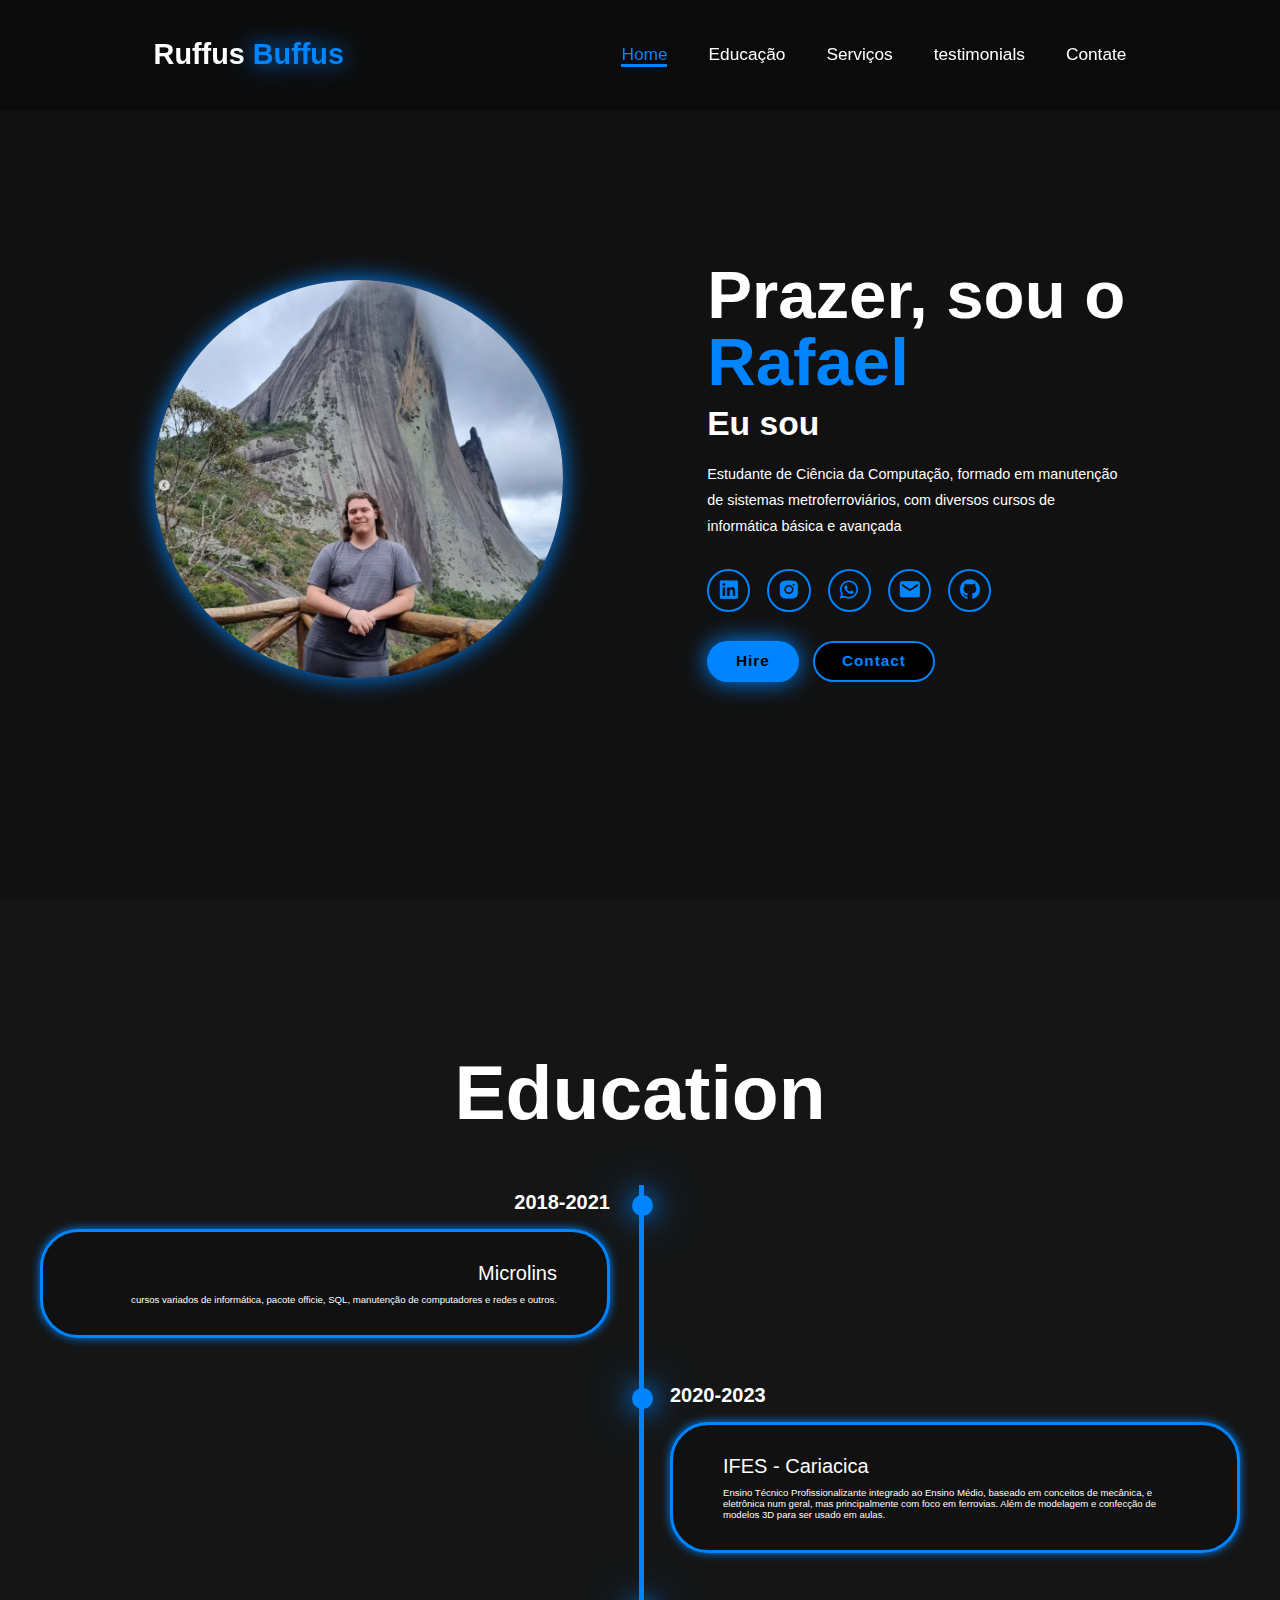
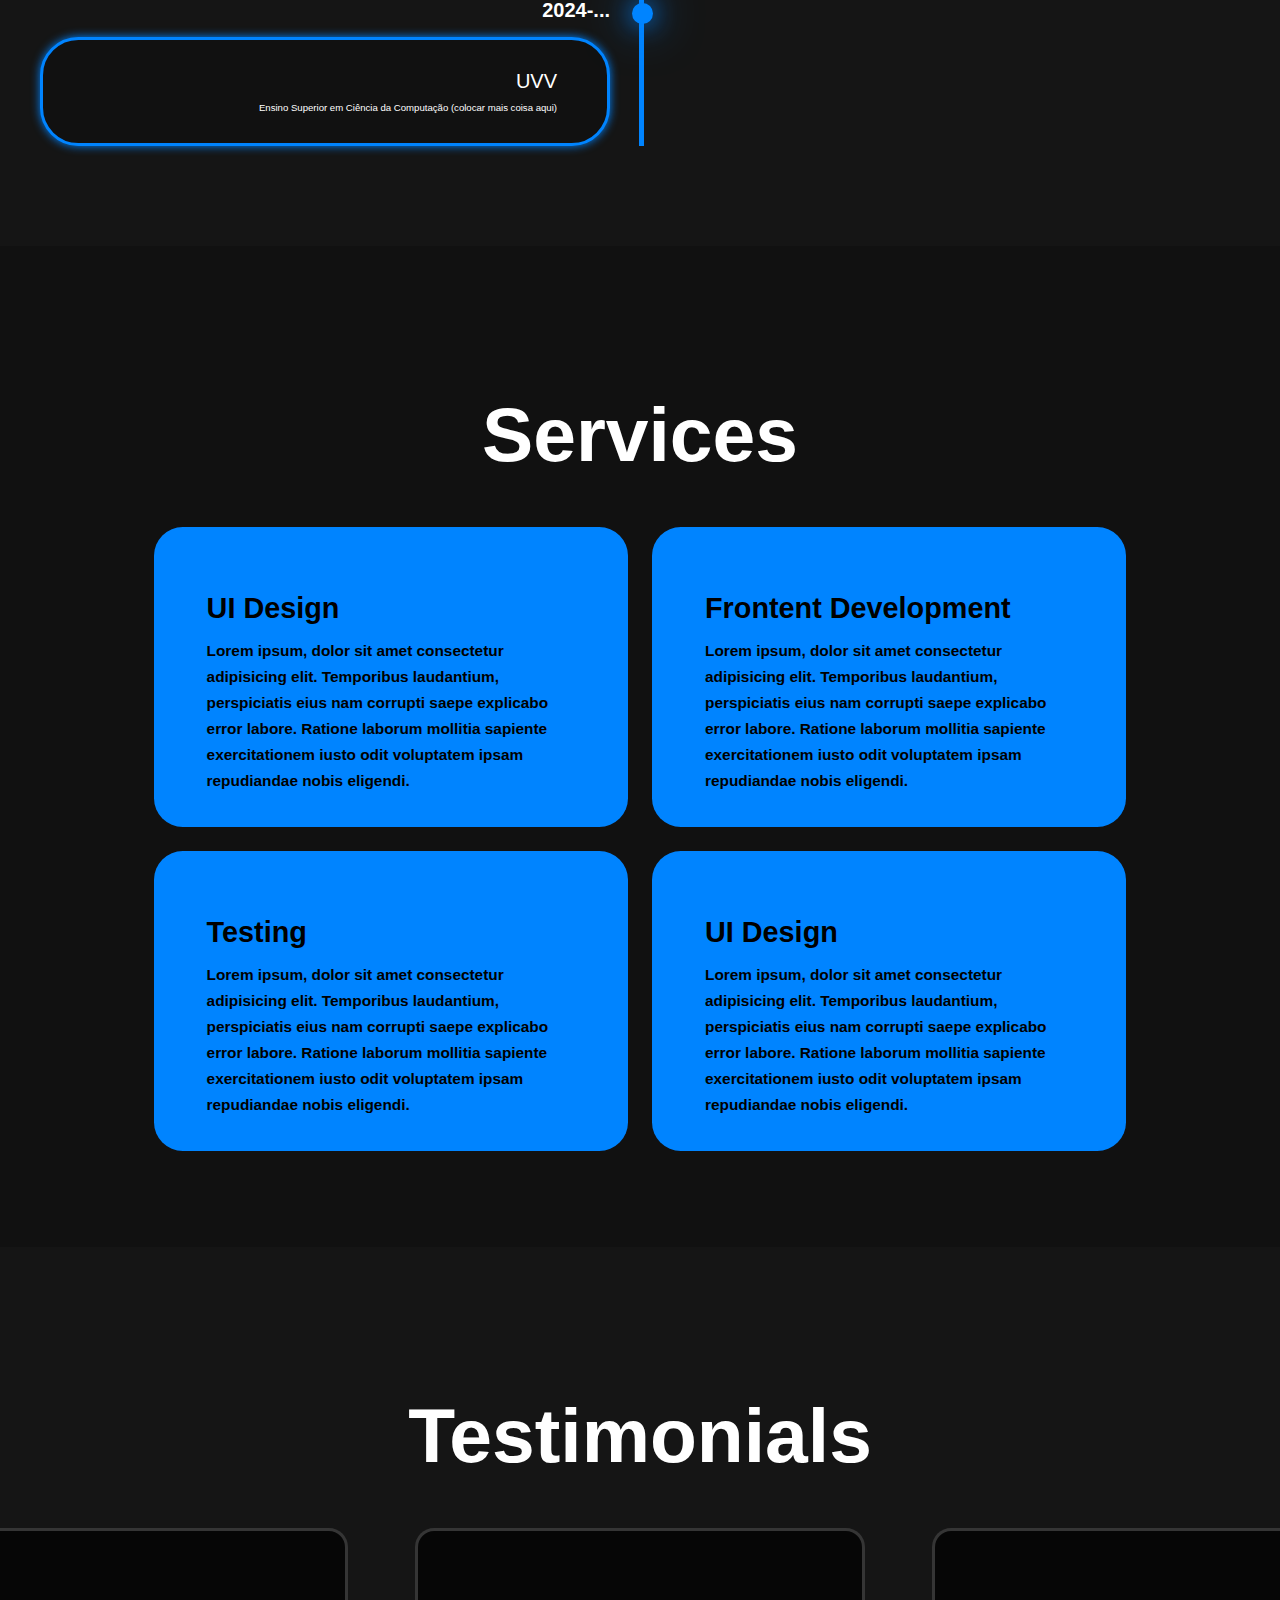
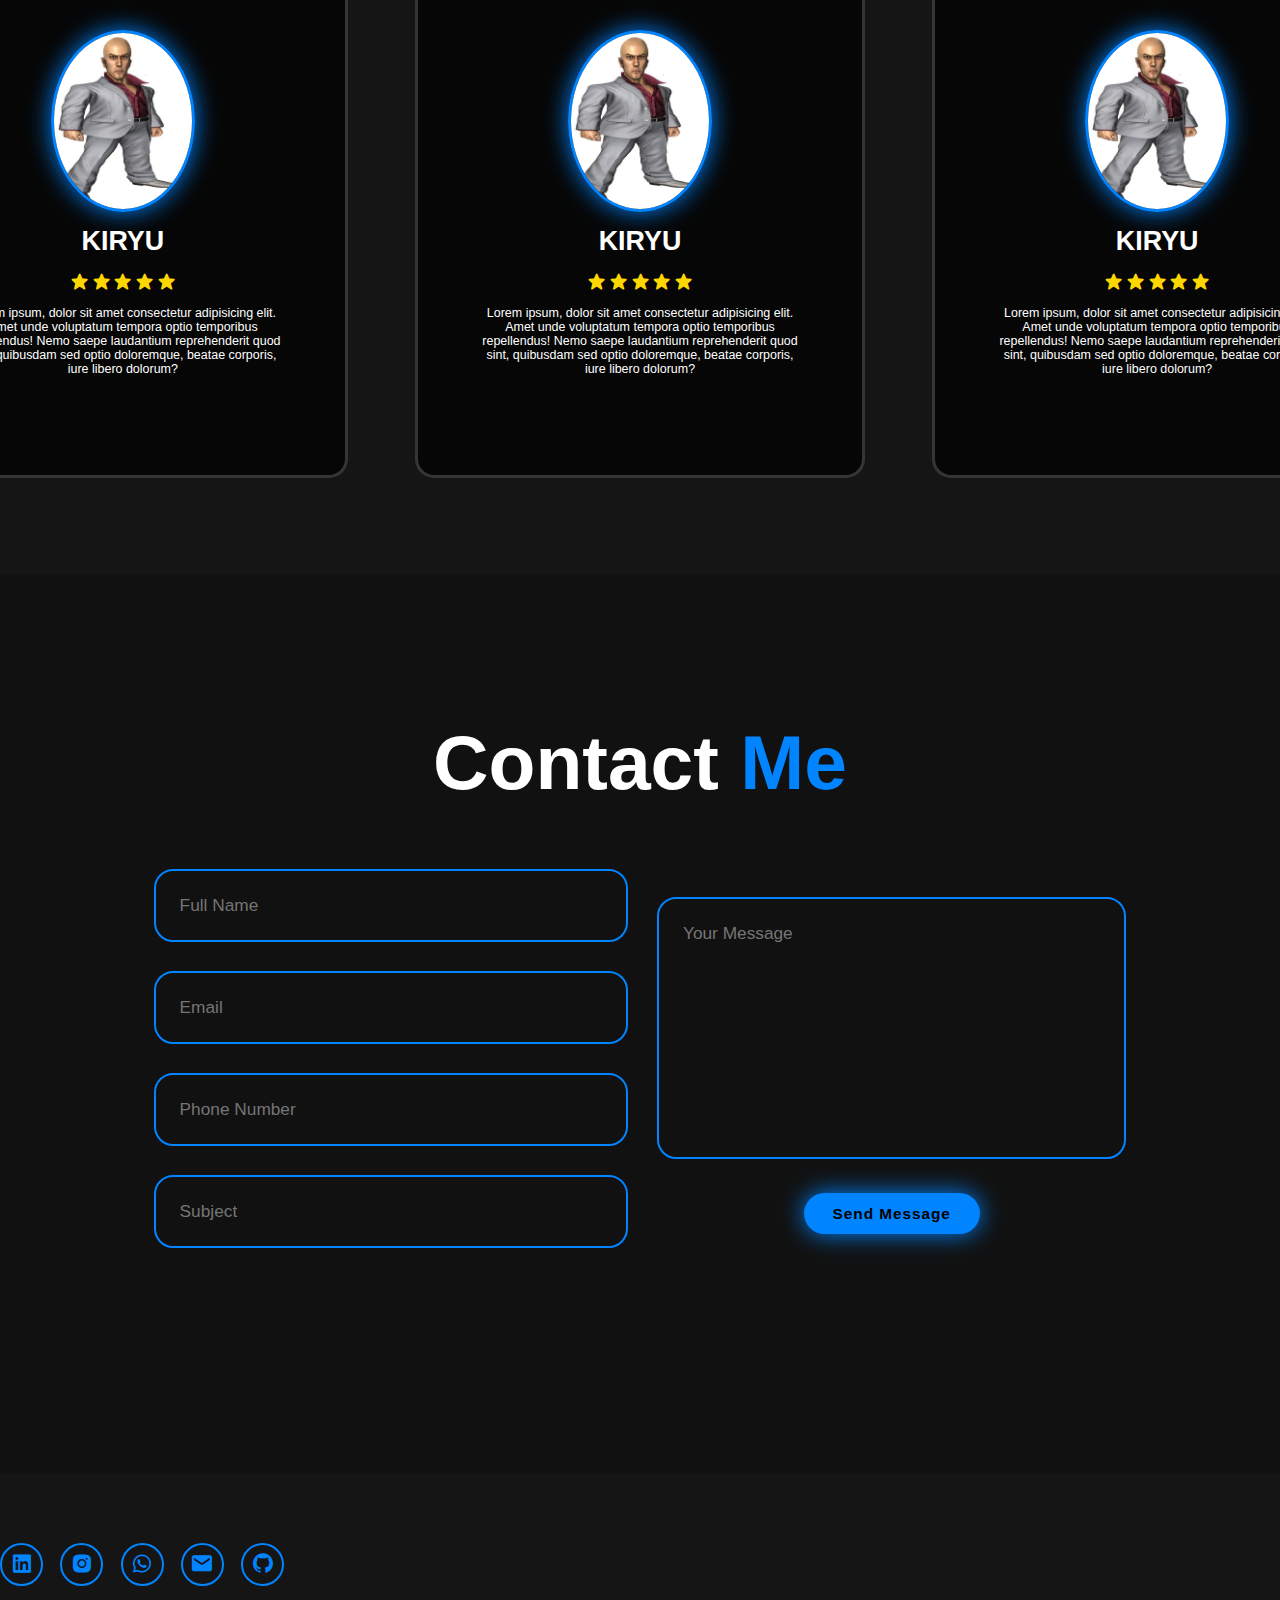
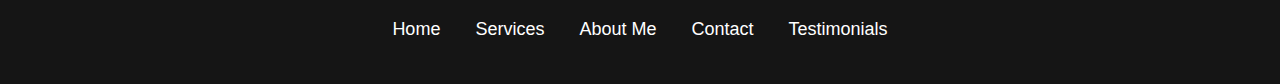
==== index.html @ 34e05a56 "adicionei informações e dei upload certo agora" ====
<html lang="pt">
<head>
    <meta charset="UTF-8">
    <meta name="viewport" content="width=device width, inicial-scale=1.0">
    <title>Rafael Venturni Dipalma</title>
    <link rel="stylesheet" href="style.css">
    <link href='https://unpkg.com/boxicons@2.1.4/css/boxicons.min.css' rel='stylesheet'>

</head>

<body>
    <header class="header">
        <a href="#home" class="logo">Ruffus
        <span>Buffus</span></a>

        <i class="bx bx-menu" id="menu-icon"></i>

        <nav class="navbar">
            <a href="#home" class="active">Home</a>
            <a href="#education">Educação</a>
            <a href="#services">Serviços</a>
            <a href="#testimonials">testimonials</a>
            <a href="#contact">Contate</a>
        </nav>
    </header>

    <section class="home" id="home">
        <div class="home-img">
            <img src="./images/eu.png" alt="minha foto">
        </div>

        <div class="home-content">
            <h1>Prazer, sou o <span>Rafael</span></h1>
            <h3 class="text-animation">
                Eu sou <span></span>
            </h3>
            <p>Estudante de Ciência da Computação, formado em manutenção de sistemas metroferroviários, com diversos cursos de informática básica e avançada</p>

            <div class="social-icons">
                <a href="https://www.linkedin.com/in/rafael-venturini-dipalma-8a0801276/" target="_blank"><i class='bx bxl-linkedin-square' ></i></a>
                <a href="https://www.instagram.com/rafaelventurad/" target="_blank"><i class='bx bxl-instagram-alt'></i></i></a>
                <a href="https://wa.me/qr/UPYTMBLNVEIIN1" target="_blank"><i class='bx bxl-whatsapp'></i></a>
                <a href="mailto:rafaelventurad@hotmail.com"><i class='bx bxs-envelope'></i></a>
                <a href="https://github.com/RuffusBuffus" target="_blank"><i class='bx bxl-github'></i></a>
            </div>

            <div class="btn-group">
                <a href="#" class="btn">Hire</a>
                <a href="#contact" class="btn">Contact</a>
            </div>
        </div>
    </section>
    <section class="education" id="education">
        <h2 class="heading">Education</h2>

        <div class="timeline-items">
            <div class="timeline-item">
                <div class="timeline-dot"></div>
                    <div class="timeline-date">2018-2021</div>
                    <div class="timeline-content">
                        <h3>Microlins</h3>
                        <p>cursos variados de informática, pacote officie, SQL, manutenção de computadores e redes e outros.</p>
                    </div>

            </div>

            <div class="timeline-item">
                <div class="timeline-dot"></div>
                    <div class="timeline-date">2020-2023</div>
                    <div class="timeline-content">
                        <h3>IFES - Cariacica</h3>
                        <p>Ensino Técnico Profissionalizante integrado ao Ensino Médio, baseado em conceitos de mecânica, e eletrônica num geral, mas principalmente com foco em ferrovias. Além de modelagem e confecção de modelos 3D para ser usado em aulas.</p>
                    </div>

            </div>

            <div class="timeline-item">
                <div class="timeline-dot"></div>
                    <div class="timeline-date">2024-...</div>
                    <div class="timeline-content">
                        <h3>UVV</h3>
                        <p>Ensino Superior em Ciência da Computação (colocar mais coisa aqui) </p>
                    </div>
                
            </div>
        </div>
    </section>

    <section class="services" id="services">
        <h2 class="heading">Services</h2>

        <div class="services-container">
            <div class="service-box">
                <div class="service-info">
                    <h4>UI Design</h4>
                    <p>Lorem ipsum, dolor sit amet consectetur adipisicing elit. Temporibus laudantium, perspiciatis eius nam corrupti saepe explicabo error labore. Ratione laborum mollitia sapiente exercitationem iusto odit voluptatem ipsam repudiandae nobis eligendi.</p>
                </div>
            </div>

            <div class="service-box">
                <div class="service-info">
                    <h4>Frontent Development</h4>
                    <p>Lorem ipsum, dolor sit amet consectetur adipisicing elit. Temporibus laudantium, perspiciatis eius nam corrupti saepe explicabo error labore. Ratione laborum mollitia sapiente exercitationem iusto odit voluptatem ipsam repudiandae nobis eligendi.</p>
                </div>
            </div>

            <div class="service-box">
                <div class="service-info">
                    <h4>Testing</h4>
                    <p>Lorem ipsum, dolor sit amet consectetur adipisicing elit. Temporibus laudantium, perspiciatis eius nam corrupti saepe explicabo error labore. Ratione laborum mollitia sapiente exercitationem iusto odit voluptatem ipsam repudiandae nobis eligendi.</p>
                </div>
            </div>

            <div class="service-box">
                <div class="service-info">
                    <h4>UI Design</h4>
                    <p>Lorem ipsum, dolor sit amet consectetur adipisicing elit. Temporibus laudantium, perspiciatis eius nam corrupti saepe explicabo error labore. Ratione laborum mollitia sapiente exercitationem iusto odit voluptatem ipsam repudiandae nobis eligendi.</p>
                </div>
            </div>
        </div>
    </section>
    
    <section class="testimonials" id="testimonials">
        <div class="testimonials-box">
            <h2 class="heading">Testimonials</h2>

            <div class="wrapper">
                <div class="testimonial-item">
                    <img src="./images/retirar.jpg" alt="calvo">
                    <h2>KIRYU</h2>
                    <div class="rating">
                        <i class='bx bxs-star' id="star"></i>
                        <i class='bx bxs-star' id="star"></i>
                        <i class='bx bxs-star' id="star"></i>
                        <i class='bx bxs-star' id="star"></i>
                        <i class='bx bxs-star' id="star"></i>
                    </div>
                    <p>Lorem ipsum, dolor sit amet consectetur adipisicing elit. Amet unde voluptatum tempora optio temporibus repellendus! Nemo saepe laudantium reprehenderit quod sint, quibusdam sed optio doloremque, beatae corporis, iure libero dolorum?</p>
                </div>

                <div class="testimonial-item">
                    <img src="./images/retirar.jpg" alt="calvo">
                    <h2>KIRYU</h2>
                    <div class="rating">
                        <i class='bx bxs-star' id="star"></i>
                        <i class='bx bxs-star' id="star"></i>
                        <i class='bx bxs-star' id="star"></i>
                        <i class='bx bxs-star' id="star"></i>
                        <i class='bx bxs-star' id="star"></i>
                    </div>
                    <p>Lorem ipsum, dolor sit amet consectetur adipisicing elit. Amet unde voluptatum tempora optio temporibus repellendus! Nemo saepe laudantium reprehenderit quod sint, quibusdam sed optio doloremque, beatae corporis, iure libero dolorum?</p>
                </div>

                <div class="testimonial-item">
                    <img src="./images/retirar.jpg" alt="calvo">
                    <h2>KIRYU</h2>
                    <div class="rating">
                        <i class='bx bxs-star' id="star"></i>
                        <i class='bx bxs-star' id="star"></i>
                        <i class='bx bxs-star' id="star"></i>
                        <i class='bx bxs-star' id="star"></i>
                        <i class='bx bxs-star' id="star"></i>
                    </div>
                    <p>Lorem ipsum, dolor sit amet consectetur adipisicing elit. Amet unde voluptatum tempora optio temporibus repellendus! Nemo saepe laudantium reprehenderit quod sint, quibusdam sed optio doloremque, beatae corporis, iure libero dolorum?</p>
                </div>
            </div>
        </div>
    </section>

    <section class="contact" id="contact">
        <h2 class="heading">Contact <span>Me</span> </h2>
        <form action="">
            <div class="input-group">
                <div class="input-box">
                    <input type="text" placeholder="Full Name">
                    <input type="email" placeholder="Email">
                </div>
                <div class="input-box">
                    <input type="number" placeholder="Phone Number">
                    <input type="text" placeholder="Subject">
                </div>
            </div>
            <div class="input-group-2">
                <textarea name="" id="" cols="30" rows="10" placeholder="Your Message"></textarea>
                <input type="submit" value="Send Message" class="btn">
            </div>
        </form>
    </section>

    <footer class="footer">
        <div class="social">
            <a href="https://www.linkedin.com/in/rafael-venturini-dipalma-8a0801276/" target="_blank"><i class='bx bxl-linkedin-square' ></i></a>
                <a href="https://www.instagram.com/rafaelventurad/" target="_blank"><i class='bx bxl-instagram-alt'></i></i></a>
                <a href="https://wa.me/qr/UPYTMBLNVEIIN1" target="_blank"><i class='bx bxl-whatsapp'></i></a>
                <a href="mailto:rafaelventurad@hotmail.com"><i class='bx bxs-envelope'></i></a>
                <a href="https://github.com/RuffusBuffus" target="_blank"><i class='bx bxl-github'></i></a>
        </div>
        <ul class="list">
            <li><a href="#">Home</a></li>
            <li><a href="#">Services</a></li>
            <li><a href="#">About Me</a></li>
            <li><a href="#">Contact</a></li>
            <li><a href="#">Testimonials</a></li>
        </ul>
    </footer>
</body>

</html>
---- style.css ----
* {
    margin: 0;
    padding: 0;
    box-sizing: border-box;
    text-decoration: none;
    border: none;
    outline: none;
    scroll-behavior: smooth;
    font-family: "poppins", sans-serif;
}
:root{
    --bg-color: #111111;
    --second-bg-color: #151515;
    --text-color: white;
    --main-color: rgb(0, 132, 255);
}
html{
    font-size: 60%;
    overflow-x: hidden;
}
body{
    background: var(--bg-color);
    color: var(--text-color);
}
.header{
    position: fixed;
    top: 0;
    left: 0;
    width: 100%;
    padding: 4rem 12% 4rem;
    background: rgba(0, 0, 0, 0.3);
    backdrop-filter: blur(10px);
    display: flex;
    justify-content: space-between;
    align-items: center;
    z-index: 5;
}
.logo{
    font-size: 3rem;
    color: var(--text-color);
    font-weight: 800;
    cursor: pointer;
    transition: 0.3s ease;
}
.logo:hover{
    transform: scale(1.1);
}
.logo span{
    text-shadow: 0 0 25px var(--main-color);
}
.navbar a{
    font-size: 1.8rem;
    color: var(--text-color);
    margin-left: 4rem;
    font-weight: 500;
    transition: 0.3s ease;
    border-bottom: 3px solid transparent;
}
.navbar a:hover,
.navbar a.active{
    color: var(--main-color);
    border-bottom: 3px solid var(--main-color);
}
#menu-icon{
    font-size: 3.6rem;
    color: var(--main-color);
    display: none;
}
section{
    min-height: 100vh;
    padding: 10rem 12% 10rem;
}
.home{
    display: flex;
    justify-content: center;
    align-items: center;
    gap: 15rem;
}
.home-content{
    display: flex;
    align-items: baseline;
    justify-content: center;
    flex-direction: column;
    text-align: left;
    margin-top: 3rem;
}
span{
    color: var(--main-color);
}
.logo span{
    color: var(--main-color);
}
.home-content h3{
    margin-bottom: 2rem;
    margin-top: 1rem;
    font-size: 3.5rem;
}
.home-content h1{
    font-size: 7rem;
    font-weight: 700;
    margin-top: 1.5rem;
    line-height: 1;
}
.home-img{
    border-radius: 50%;
}
.home-img img{
    position: relative;
    top: 3rem;
    width: 32vw;
    border-radius: 50%;
    box-shadow: 0 0 25px var(--main-color);
    cursor: pointer;
    transition: 0.4s ease-in-out;
}
.home-img img:hover{
    box-shadow: 0 0 25px var(--main-color),
                0 0 50px var(--main-color),
                0 0 100px var(--main-color);
}
.home-content p{
    font-size: 1.5rem;
    font-weight: 500;
    line-height: 1.8;
    max-width: 1000px;
}
.social-icons a{
    display: inline-flex;
    justify-content: center;
    align-items: center;
    width: 4.5rem;
    height: 4.5rem;
    background: transparent;
    border: 2px solid var(--main-color);
    font-size: 2.5rem;
    border-radius: 50%;
    color: var(--main-color);
    margin: 3rem 1.5rem 3rem 0;
    transition: 0.3s ease-in-out;
}
.social-icons a:hover{
    color: var(--text-color);
    transform: scale(1.3) translateY(-5px);
    box-shadow: 0 0 25px var(--main-color);
    background-color: var(--main-color);
}
.btn{
    display: inline-block;
    padding: 1rem 2.8rem;
    background: var(--main-color);
    box-shadow: 0 0 25px var(--main-color);
    border-radius: 4rem;
    font-size: 1.6rem;
    color: black;
    border: 2px solid transparent;
    letter-spacing: 0.1rem;
    font-weight: 600;
    transition: 0.3s ease-in-out;
    cursor: pointer;
}
.bnt:hover{
    transform: scale(1.05);
    box-shadow: 0 0 50px var(--main-color);
}
.btn-group{
    display: flex;
    align-items: center;
    gap: 1.5rem;
}
.btn-group a:nth-of-type(2){
    background-color: black;
    color: var(--main-color);
    border: 2px solid var(--main-color);
    box-shadow: 0 0 25px transparent;
}
.btn-group a:nth-of-type(2):hover{
    box-shadow: 0 0 25px var(--main-color);
    background-color: var(--main-color);
    color: black;
}
.text-animation{
    font-size: 34px;
    font-weight: 600;
    min-width: 280px;
}
.text-animation span{
    position: relative;
}
.text-animation span::before{
    content: 'Web developer';
    color: var(--main-color);
    animation: words 20s infinite;
}
.text-animation span::after{
    content: "";
    background-color: var(--bg-color);
    position: absolute;
    width: calc(100% + 8px);
    height: 100%;
    border-left: 3px solid var(--bg-color);
    right: -8px;
    animation: cursor 0.6s infinite, typing 20s steps(14) infinite;
}
@keyframes cursor{
    to{
        border-left: 2px solid var(--main-color);
    }
}
@keyframes words{
    0%, 20% {content: 'Cientista da computação';}
    21%, 40% {content: 'Técnico em ferrovias';}
    41%, 60% {content: 'Modelador 3D';}
    61%, 80% {content: 'Técnico de PC';}
    81%, 100%{content: 'Baixista';}
}
@keyframes typing{
    10%, 15%, 30%, 35%, 50%, 55%, 70%, 75%, 90%, 95%{width: 0;}
    5%, 20%, 25%, 40%, 45%, 60%, 65%, 80%, 85% {width: calc(100% + 8px);}
}
.heading{
    font-size: 8rem;
    text-align: center;
    margin: 5rem 0;
}
.education{
    padding: 100px 15px;
    background: var(--second-bg-color);
}
.education h2{
    margin-bottom: 5rem;
}
.timeline-items{
    max-width: 1200px;
    margin: auto;
    display: flex;
    flex-wrap: wrap;
    position: relative;
}
.timeline-items::before{
    content: "";
    position: absolute;
    width: 5px;
    height: 100%;
    background-color: var(--main-color);
    left: calc(50% - 1px);
}
.timeline-item{
    margin-bottom: 40px;
    width: 100%;
    position: relative;
}
.timeline-item:last-child{
    margin-bottom: 0;
}
.timeline-item:nth-child(odd){
    padding-right: calc(50% + 30px);
    text-align: right;
}
.timeline-item:nth-child(even){
    padding-left: calc(50% + 30px);
}
.timeline-dot{
    height: 21px;
    width: 21px;
    background-color: var(--main-color);
    box-shadow: 0 0 25px var(--main-color),
                0 0 50px var(--main-color);
    position: absolute;
    left: calc(50% - 8px);
    border-radius: 50%;
    top: 10px;
}
.timeline-date{
    font-size: 20px;
    font-weight: 800;
    color: white;
    margin: 6px 0 15px;
}
.timeline-content{
    background-color: var(--bg-color);
    border: 3px solid var(--main-color);
    padding: 30px 50px;
    border-radius: 4rem;
    box-shadow: 0 0 10px var(--main-color);
    cursor: pointer;
    transition: 0.3s ease-in-out;
}
.timeline-content:hover{
    transform: scale(1.05);
    box-shadow: 0 0 25px var(--main-color);
}
.timeline-content h3{
    font-size: 20px;
    color: white;
    margin: 0 0 10px;
    font-weight: 500;
    line-height: 22px;
}
::-webkit-scrollbar{
    width: 15px;
}
::-webkit-scrollbar-thumb{
    background-color: var(--main-color);
}
::-webkit-scrollbar-track{
    background-color: var(--bg-color);
    width: 50px;
}
.services{
    background: var(--bg-color);
    color: black;
}
.services h2{
    margin-bottom: 5rem;
    color: white;
}
.services-container{
    display: grid;
    grid-template-columns: repeat(2,1fr);
    align-items: center;
    gap: 2.5rem;
}
.service-box{
    background-color: var(--main-color);
    height: 300px;
    border-radius: 3rem;
    border: 5px solid transparent;
    cursor: pointer;
    transition: 0.4 ease-in-out;
}
.service-box:hover{
    background: white;
    color: black;
    border: 5px solid var(--main-color);
    transform: scale(1.03); 
}
.service-box .service-info{
    display: flex;
    flex-direction: column;
    text-align: left;
    max-height: 200px;
    justify-content: left;
    align-items: baseline;
    padding: 5rem 5rem;
}
.service-info h4{
    font-size: 3rem;
    font-weight: 800;
    line-height: 2;
}
.service-info p{
    font-size: 1.6rem;
    font-weight: 600;
    max-height: 100px;
    line-height: 1.7;
    margin:auto
}
.testimonials{
    background-color: var(--second-bg-color);
}
.testimonials-box{
    background-size: cover;
    display: flex;
    align-items: center;
    justify-content: center;
    flex-direction: column;
}
.testimonials .heading{
    margin-bottom: 5rem;
}
.testimonials-box img{
    width: 15rem;
    border-radius: 50%;
    border: 3px solid var(--main-color);
    box-shadow: 0 0 25px var(--main-color);
}
.wrapper{
    display: grid;
    grid-template-columns: repeat(3,1fr);
    gap: 3rem;
}
.testimonial-item{
    min-height: 550px;
    min-width: 450px;
    background-color: rgba(0, 0, 0, 0.7);
    border: 3px solid rgba(238, 238, 238, 0.2);
    border-radius: 2rem;
    margin: 0 2rem;
    padding: 30px 60px;
    cursor: pointer;
    display: flex;
    flex-direction: column;
    align-items: center;
    justify-content: center;
    text-align: center;
    gap: 1.5rem;
    color: white;
    transition: 0.4s ease-in-out;
}
.testimonial-item:hover{
    border: 3px solid var(--main-color);
    transform: translateY(-10px)scale(1.03);
    box-shadow: 0 0 50px var(--main-color);
}
.testimonial-item h2{
    font-size: 2.8rem;
}
.testimonial-item p{
    font-size: 1.3rem;
}
#star{
    color: gold;
    font-size: 2rem;
}
.contact{
    background-color: var(--bg-color);
}
.contact h2{
    margin-bottom: 3rem;
    color: white;
}
.contact form{
    display: flex;
    align-items: center;
    justify-content: center;
    gap: 3rem;
    margin: 5rem auto;
    text-align: center;
}
contact form .input-box{
    display: flex;
    justify-content: center;
    flex-wrap: wrap;
}
.contact form .input-box input,
.contact form textarea{
    width: 100%;
    padding: 2.5rem;
    font-size: 1.8rem;
    color: var(--text-color);
    background: var(--bg-color);
    border-radius: 2rem;
    border: 2px solid var(--main-color);
    margin: 1.5rem 0;
    resize: none;
}
.contact form .btn{
    margin-top: 2rem;
}
.footer{
    position: relative;
    bottom: 0;
    width: 100%;
    padding:40px 0;
    background-color: var(--second-bg-color);
}
.footer .social a{
    display: inline-flex;
    justify-content: center;
    align-items: center;
    width: 4.5rem;
    height: 4.5rem;
    background: transparent;
    border: 2px solid var(--main-color);
    font-size: 2.5rem;
    border-radius: 50%;
    color: var(--main-color);
    margin: 3rem 1.5rem 3rem 0;
    transition: 0.3s ease-in-out;
}
.footer .social a:hover{
    transform: scale(1.2)translateY(-10px);
    background-color: var(--main-color);
    color: black;
    box-shadow: 0 0 25px var(--main-color);
}
.footer ul{
    margin-top: 0;
    padding: 0;
    font-size: 18px;
    line-height: 1.6;
    margin-bottom: 0;
    text-align: center;
}
.footer ul li a{
    color: white;
    border-bottom: 3px solid transparent;
    transition: 0.3 ease-in-out;
}
.footer ul li a:hover{
    border-bottom: 3px solid var(--main-color);
}
.footer ul li{
    display: inline-block;
    padding: 0 15px;
}
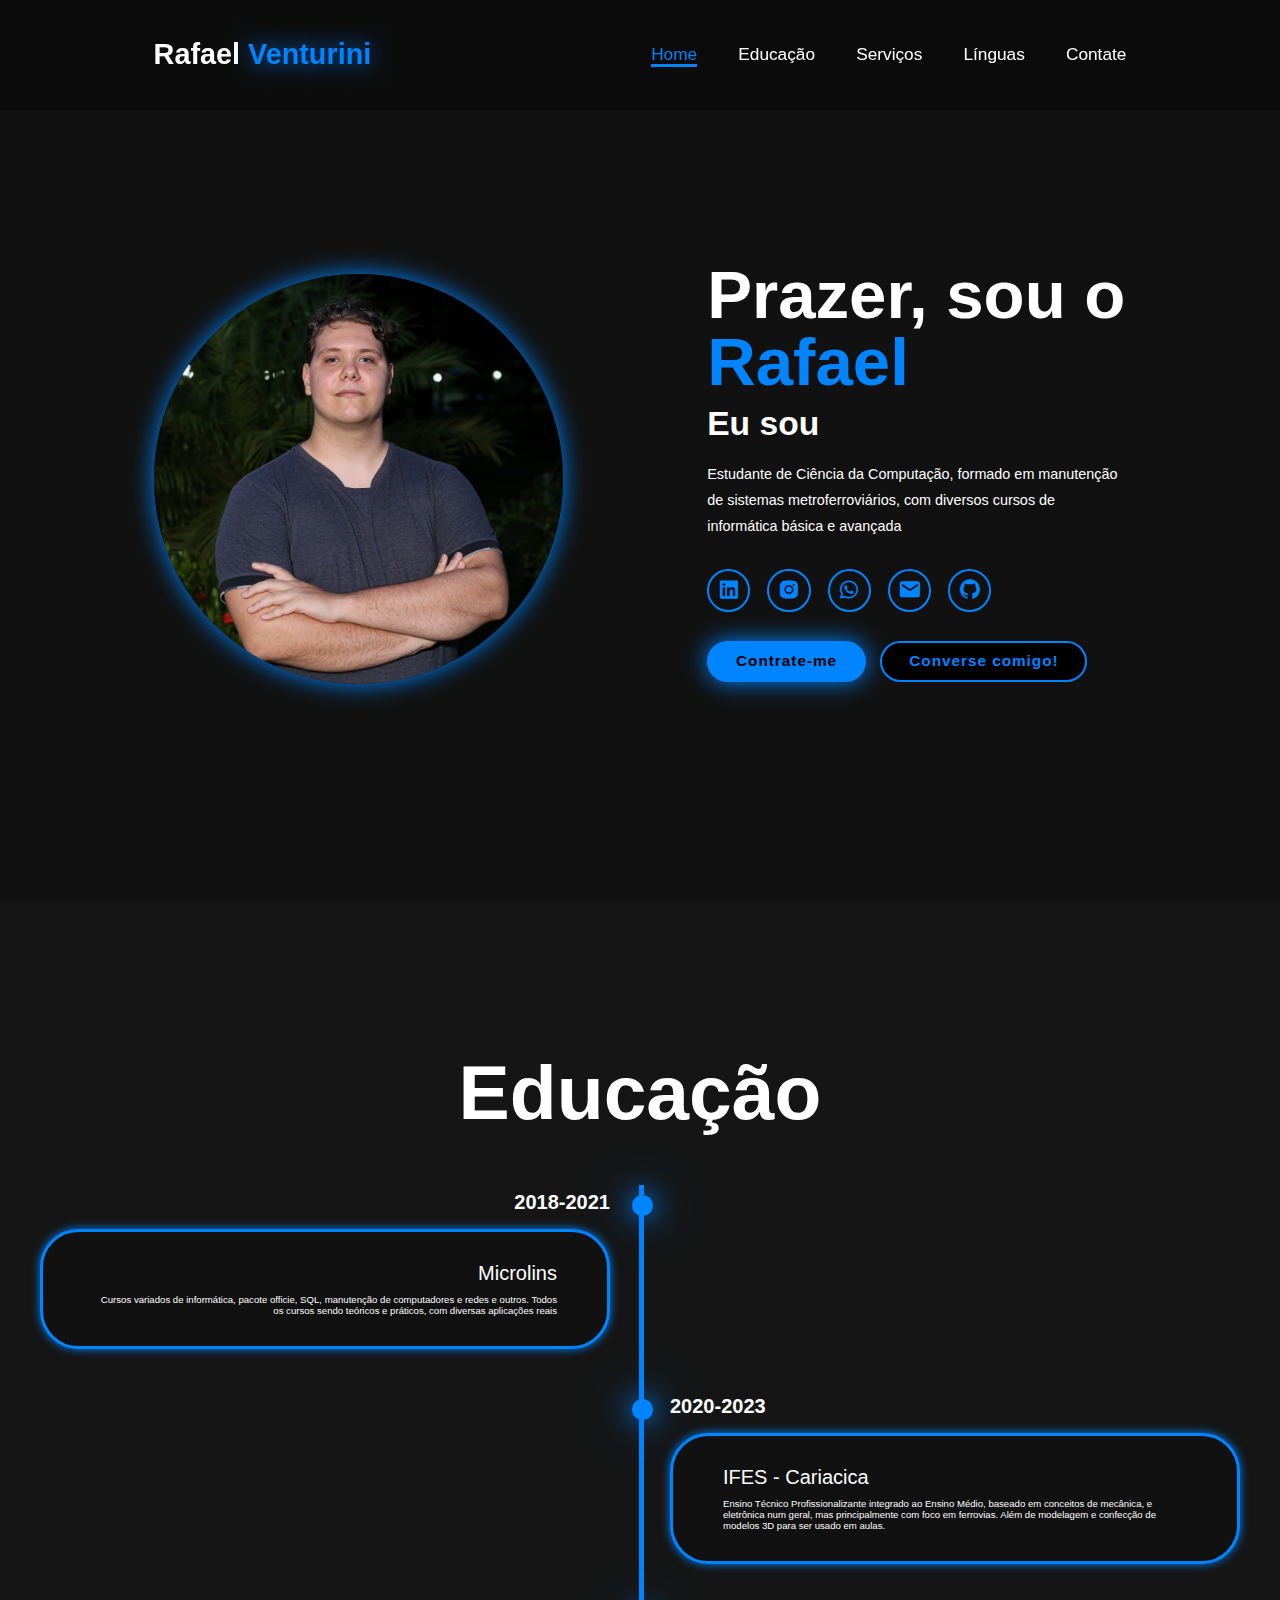
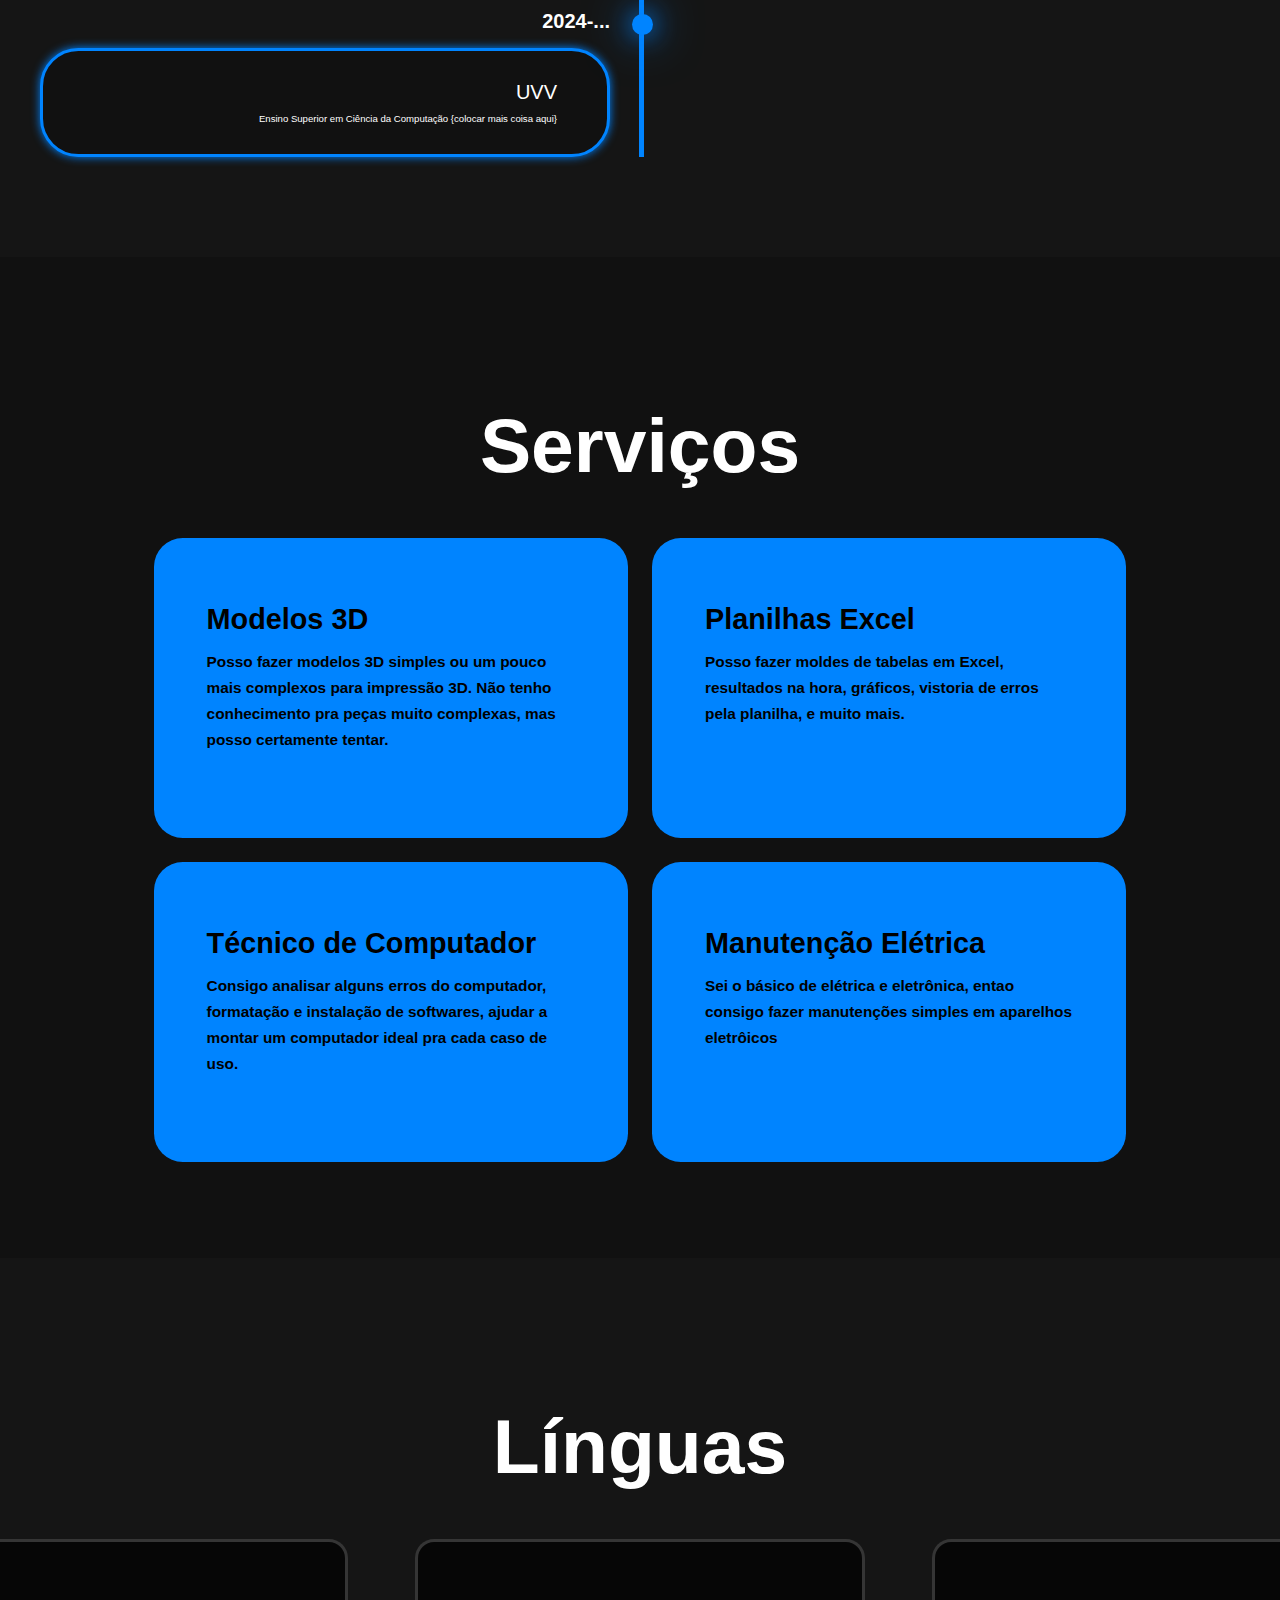
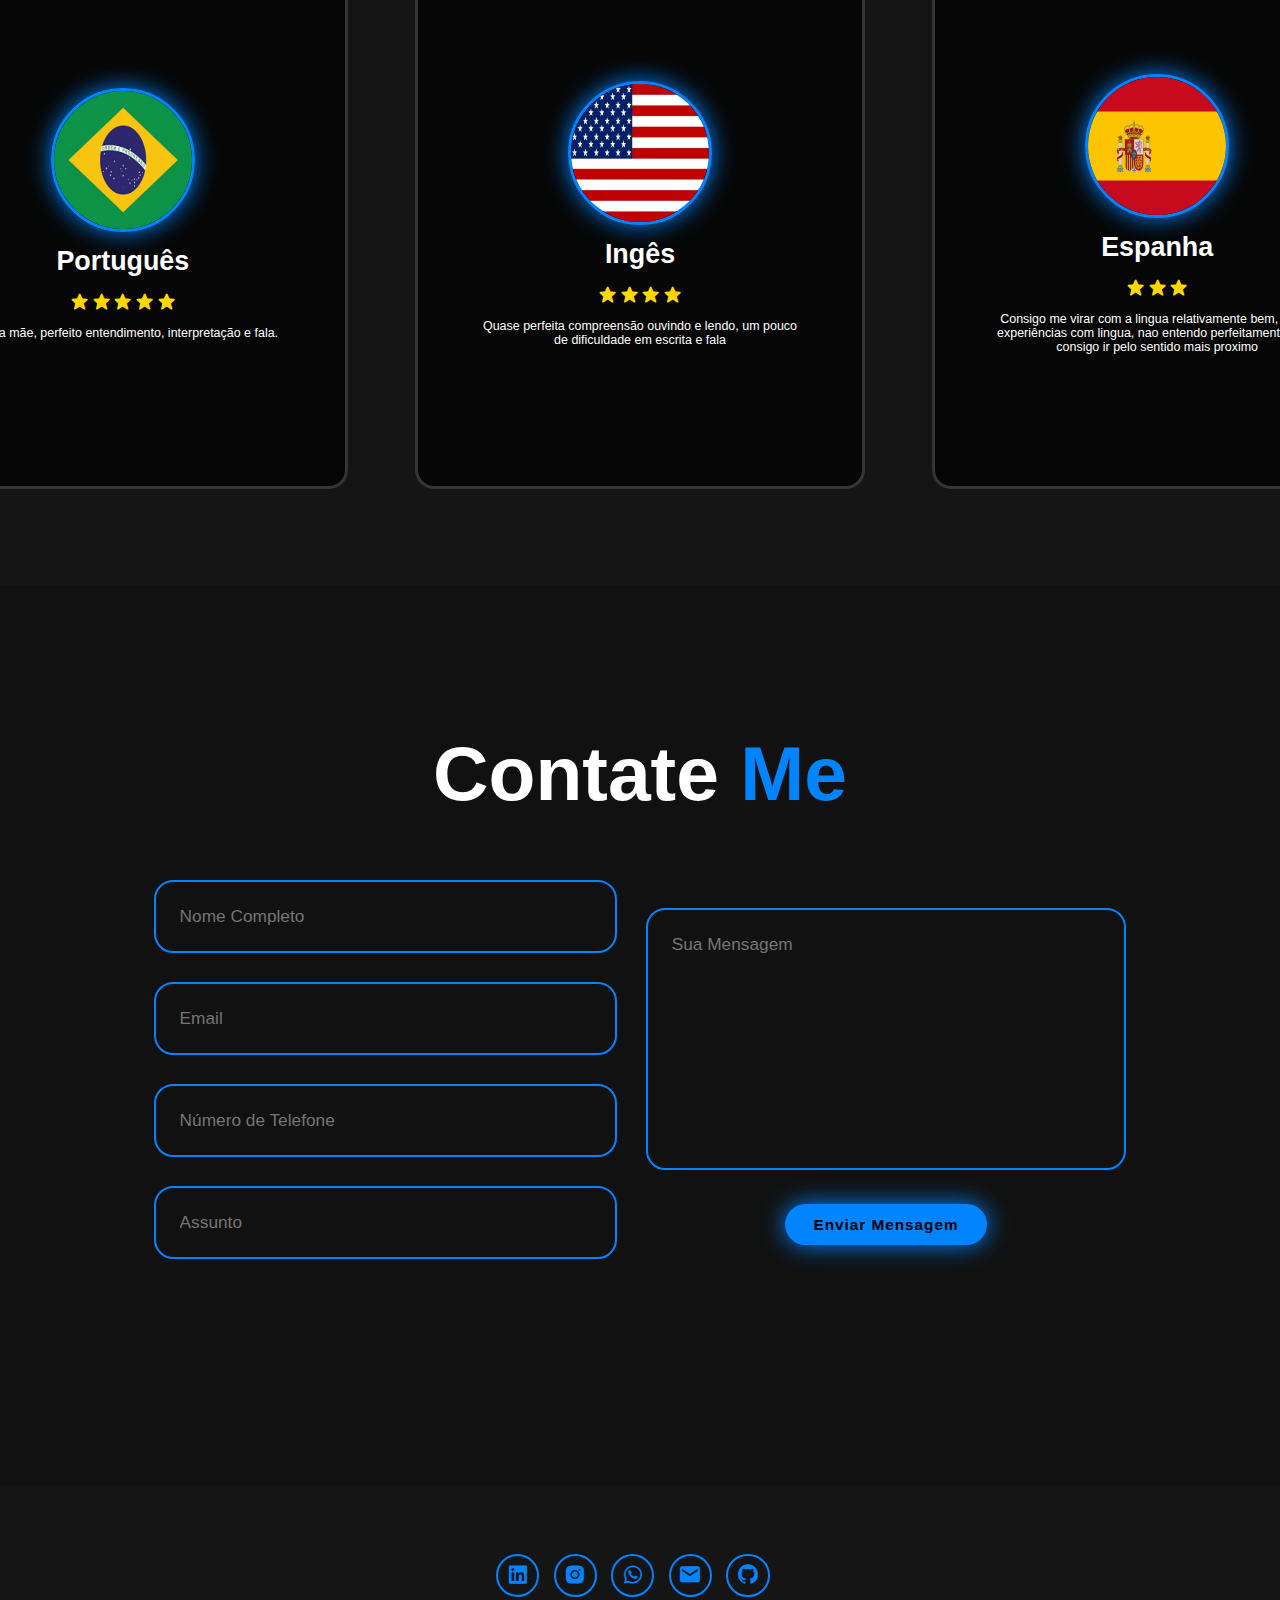
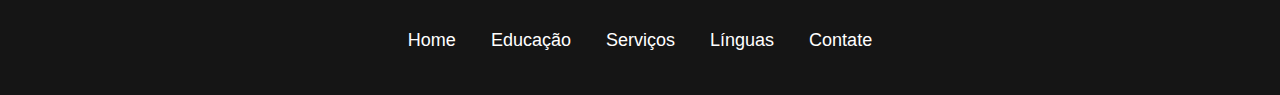
==== commit 32f53331: "adicionei todas as informações, e ajeitei o footer" ====
--- a/index.html
+++ b/index.html
@@ -10,8 +10,8 @@
 
 <body>
     <header class="header">
-        <a href="#home" class="logo">Ruffus
-        <span>Buffus</span></a>
+        <a href="#home" class="logo">Rafael
+        <span>Venturini</span></a>
 
         <i class="bx bx-menu" id="menu-icon"></i>
 
@@ -19,14 +19,14 @@
             <a href="#home" class="active">Home</a>
             <a href="#education">Educação</a>
             <a href="#services">Serviços</a>
-            <a href="#testimonials">testimonials</a>
+            <a href="#testimonials">Línguas</a>
             <a href="#contact">Contate</a>
         </nav>
     </header>
 
     <section class="home" id="home">
         <div class="home-img">
-            <img src="./images/eu.png" alt="minha foto">
+            <img src="./images/Ruffus/Novo Projeto.png" alt="minha foto">
         </div>
 
         <div class="home-content">
@@ -45,13 +45,13 @@
             </div>
 
             <div class="btn-group">
-                <a href="#" class="btn">Hire</a>
-                <a href="#contact" class="btn">Contact</a>
+                <a href="#" class="btn">Contrate-me</a>
+                <a href="#contact" class="btn">Converse comigo!</a>
             </div>
         </div>
     </section>
     <section class="education" id="education">
-        <h2 class="heading">Education</h2>
+        <h2 class="heading">Educação</h2>
 
         <div class="timeline-items">
             <div class="timeline-item">
@@ -59,7 +59,7 @@
                     <div class="timeline-date">2018-2021</div>
                     <div class="timeline-content">
                         <h3>Microlins</h3>
-                        <p>cursos variados de informática, pacote officie, SQL, manutenção de computadores e redes e outros.</p>
+                        <p>Cursos variados de informática, pacote officie, SQL, manutenção de computadores e redes e outros. Todos os cursos sendo teóricos e práticos, com diversas aplicações reais</p>
                     </div>
 
             </div>
@@ -79,7 +79,7 @@
                     <div class="timeline-date">2024-...</div>
                     <div class="timeline-content">
                         <h3>UVV</h3>
-                        <p>Ensino Superior em Ciência da Computação (colocar mais coisa aqui) </p>
+                        <p>Ensino Superior em Ciência da Computação {colocar mais coisa aqui} </p>
                     </div>
                 
             </div>
@@ -87,34 +87,34 @@
     </section>
 
     <section class="services" id="services">
-        <h2 class="heading">Services</h2>
+        <h2 class="heading">Serviços</h2>
 
         <div class="services-container">
             <div class="service-box">
                 <div class="service-info">
-                    <h4>UI Design</h4>
-                    <p>Lorem ipsum, dolor sit amet consectetur adipisicing elit. Temporibus laudantium, perspiciatis eius nam corrupti saepe explicabo error labore. Ratione laborum mollitia sapiente exercitationem iusto odit voluptatem ipsam repudiandae nobis eligendi.</p>
-                </div>
-            </div>
-
-            <div class="service-box">
-                <div class="service-info">
-                    <h4>Frontent Development</h4>
-                    <p>Lorem ipsum, dolor sit amet consectetur adipisicing elit. Temporibus laudantium, perspiciatis eius nam corrupti saepe explicabo error labore. Ratione laborum mollitia sapiente exercitationem iusto odit voluptatem ipsam repudiandae nobis eligendi.</p>
-                </div>
-            </div>
-
-            <div class="service-box">
-                <div class="service-info">
-                    <h4>Testing</h4>
-                    <p>Lorem ipsum, dolor sit amet consectetur adipisicing elit. Temporibus laudantium, perspiciatis eius nam corrupti saepe explicabo error labore. Ratione laborum mollitia sapiente exercitationem iusto odit voluptatem ipsam repudiandae nobis eligendi.</p>
-                </div>
-            </div>
-
-            <div class="service-box">
-                <div class="service-info">
-                    <h4>UI Design</h4>
-                    <p>Lorem ipsum, dolor sit amet consectetur adipisicing elit. Temporibus laudantium, perspiciatis eius nam corrupti saepe explicabo error labore. Ratione laborum mollitia sapiente exercitationem iusto odit voluptatem ipsam repudiandae nobis eligendi.</p>
+                    <h4>Modelos 3D</h4>
+                    <p>Posso fazer modelos 3D simples ou um pouco mais complexos para impressão 3D. Não tenho conhecimento pra peças muito complexas, mas posso certamente tentar.</p>
+                </div>
+            </div>
+
+            <div class="service-box">
+                <div class="service-info">
+                    <h4>Planilhas Excel</h4>
+                    <p>Posso fazer moldes de tabelas em Excel, resultados na hora, gráficos, vistoria de erros pela planilha, e muito mais.</p>
+                </div>
+            </div>
+
+            <div class="service-box">
+                <div class="service-info">
+                    <h4>Técnico de Computador</h4>
+                    <p>Consigo analisar alguns erros do computador, formatação e instalação de softwares, ajudar a montar um computador ideal pra cada caso de uso.</p>
+                </div>
+            </div>
+
+            <div class="service-box">
+                <div class="service-info">
+                    <h4>Manutenção Elétrica</h4>
+                    <p>Sei o básico de elétrica e eletrônica, entao consigo fazer manutenções simples em aparelhos eletrôicos</p>
                 </div>
             </div>
         </div>
@@ -122,12 +122,12 @@
     
     <section class="testimonials" id="testimonials">
         <div class="testimonials-box">
-            <h2 class="heading">Testimonials</h2>
+            <h2 class="heading">Línguas</h2>
 
             <div class="wrapper">
                 <div class="testimonial-item">
-                    <img src="./images/retirar.jpg" alt="calvo">
-                    <h2>KIRYU</h2>
+                    <img src="./images/linguas/bostil.png" alt="calvo">
+                    <h2>Português</h2>
                     <div class="rating">
                         <i class='bx bxs-star' id="star"></i>
                         <i class='bx bxs-star' id="star"></i>
@@ -135,54 +135,51 @@
                         <i class='bx bxs-star' id="star"></i>
                         <i class='bx bxs-star' id="star"></i>
                     </div>
-                    <p>Lorem ipsum, dolor sit amet consectetur adipisicing elit. Amet unde voluptatum tempora optio temporibus repellendus! Nemo saepe laudantium reprehenderit quod sint, quibusdam sed optio doloremque, beatae corporis, iure libero dolorum?</p>
+                    <p>Língua mãe, perfeito entendimento, interpretação e fala.</p>
                 </div>
 
                 <div class="testimonial-item">
-                    <img src="./images/retirar.jpg" alt="calvo">
-                    <h2>KIRYU</h2>
+                    <img src="./images/linguas/estados unidos da merda.png" alt="calvo">
+                    <h2>Ingês</h2>
                     <div class="rating">
                         <i class='bx bxs-star' id="star"></i>
                         <i class='bx bxs-star' id="star"></i>
                         <i class='bx bxs-star' id="star"></i>
                         <i class='bx bxs-star' id="star"></i>
-                        <i class='bx bxs-star' id="star"></i>
-                    </div>
-                    <p>Lorem ipsum, dolor sit amet consectetur adipisicing elit. Amet unde voluptatum tempora optio temporibus repellendus! Nemo saepe laudantium reprehenderit quod sint, quibusdam sed optio doloremque, beatae corporis, iure libero dolorum?</p>
+                    </div>
+                    <p>Quase perfeita compreensão ouvindo e lendo, um pouco de dificuldade em escrita e fala</p>
                 </div>
 
                 <div class="testimonial-item">
-                    <img src="./images/retirar.jpg" alt="calvo">
-                    <h2>KIRYU</h2>
+                    <img src="./images/linguas/Nachos.jpg" alt="calvo">
+                    <h2>Espanha</h2>    
                     <div class="rating">
                         <i class='bx bxs-star' id="star"></i>
                         <i class='bx bxs-star' id="star"></i>
                         <i class='bx bxs-star' id="star"></i>
-                        <i class='bx bxs-star' id="star"></i>
-                        <i class='bx bxs-star' id="star"></i>
-                    </div>
-                    <p>Lorem ipsum, dolor sit amet consectetur adipisicing elit. Amet unde voluptatum tempora optio temporibus repellendus! Nemo saepe laudantium reprehenderit quod sint, quibusdam sed optio doloremque, beatae corporis, iure libero dolorum?</p>
+                    </div>
+                    <p>Consigo me virar com a lingua relativamente bem, ja tive experiências com lingua, nao entendo perfeitamente, mas consigo ir pelo sentido mais proximo</p>
                 </div>
             </div>
         </div>
     </section>
 
     <section class="contact" id="contact">
-        <h2 class="heading">Contact <span>Me</span> </h2>
+        <h2 class="heading">Contate <span>Me</span> </h2>
         <form action="">
             <div class="input-group">
                 <div class="input-box">
-                    <input type="text" placeholder="Full Name">
+                    <input type="text" placeholder="Nome Completo">
                     <input type="email" placeholder="Email">
                 </div>
                 <div class="input-box">
-                    <input type="number" placeholder="Phone Number">
-                    <input type="text" placeholder="Subject">
+                    <input type="number" placeholder="Número de Telefone">
+                    <input type="text" placeholder="Assunto">
                 </div>
             </div>
             <div class="input-group-2">
-                <textarea name="" id="" cols="30" rows="10" placeholder="Your Message"></textarea>
-                <input type="submit" value="Send Message" class="btn">
+                <textarea name="" id="" cols="30" rows="10" placeholder="Sua Mensagem"></textarea>
+                <input type="submit" value="Enviar Mensagem" class="btn">
             </div>
         </form>
     </section>
@@ -197,10 +194,10 @@
         </div>
         <ul class="list">
             <li><a href="#">Home</a></li>
-            <li><a href="#">Services</a></li>
-            <li><a href="#">About Me</a></li>
-            <li><a href="#">Contact</a></li>
-            <li><a href="#">Testimonials</a></li>
+            <li><a href="#">Educação</a></li>
+            <li><a href="#">Serviços</a></li>
+            <li><a href="#">Línguas</a></li>
+            <li><a href="#">Contate</a></li>
         </ul>
     </footer>
 </body>
--- a/style.css
+++ b/style.css
@@ -454,6 +454,11 @@
     padding:40px 0;
     background-color: var(--second-bg-color);
 }
+.footer .social{
+    display: flex;
+    align-items: center;
+    justify-content: center;
+}
 .footer .social a{
     display: inline-flex;
     justify-content: center;
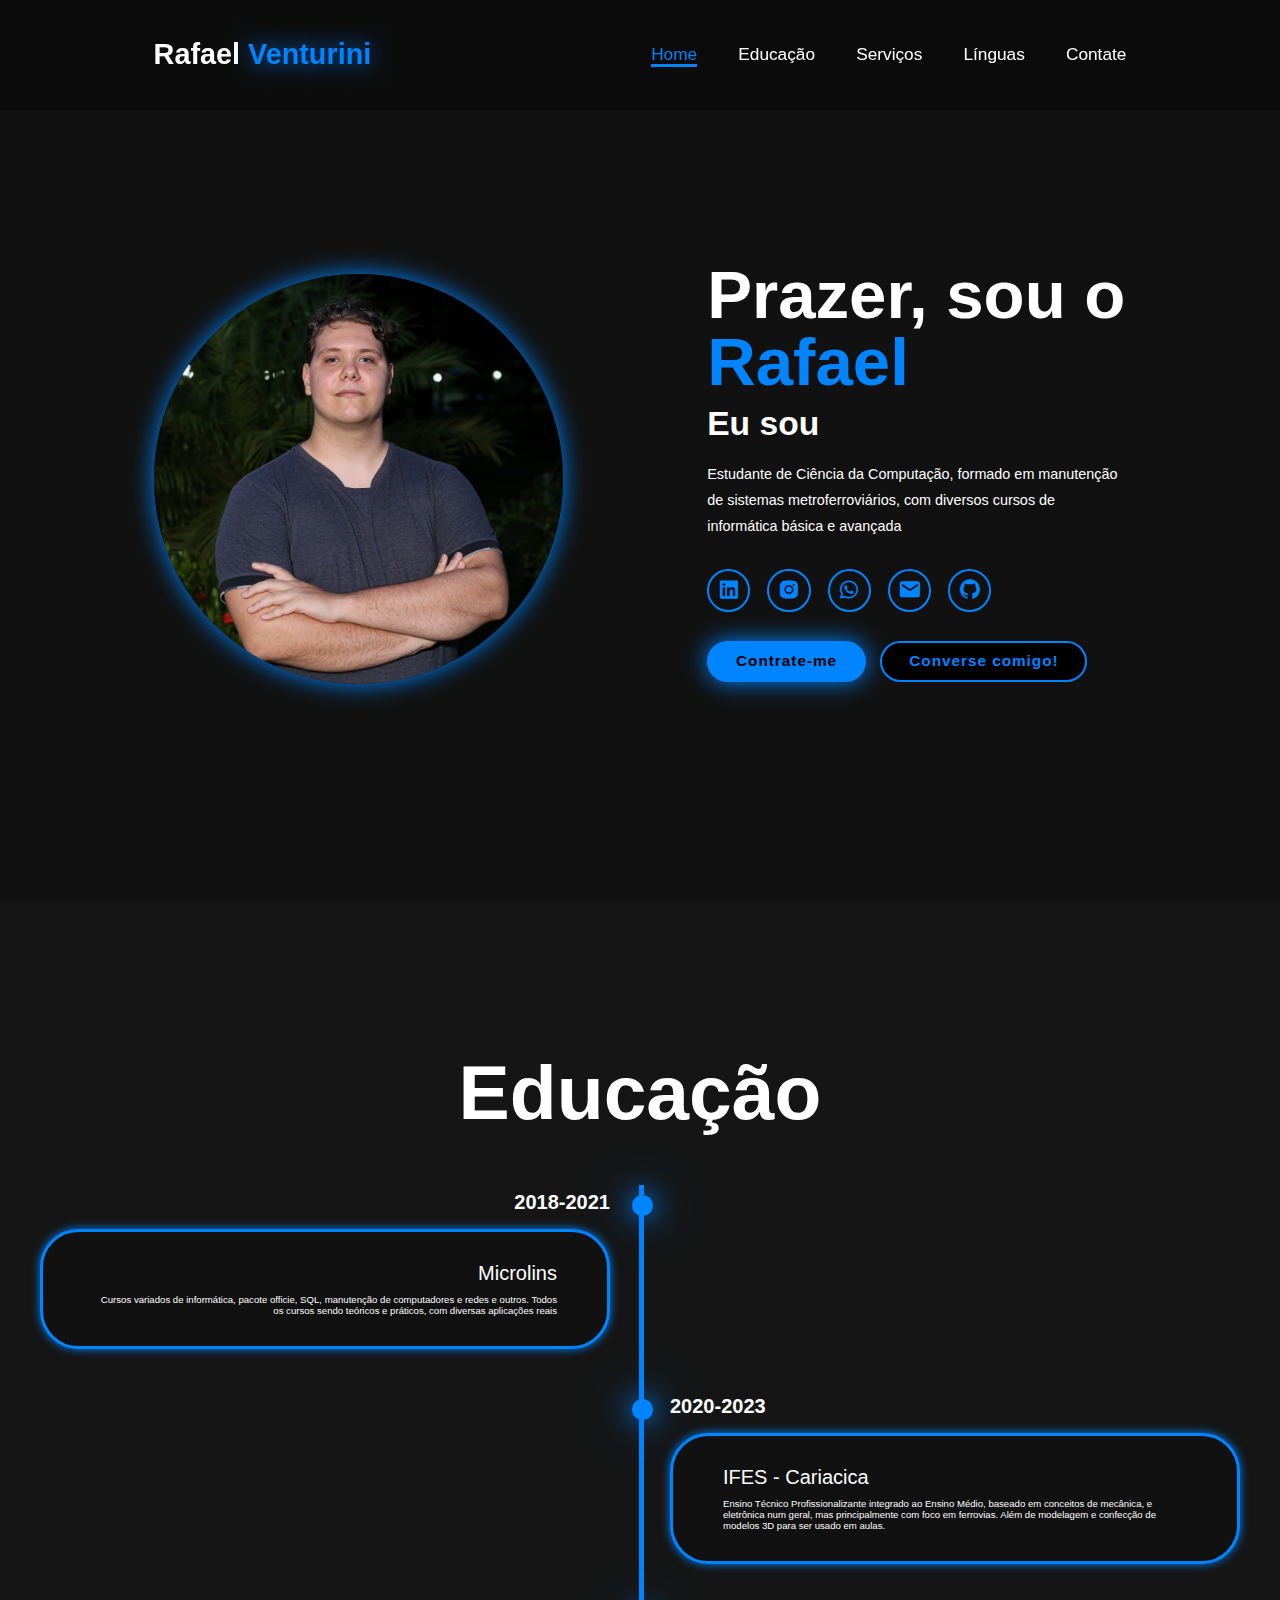
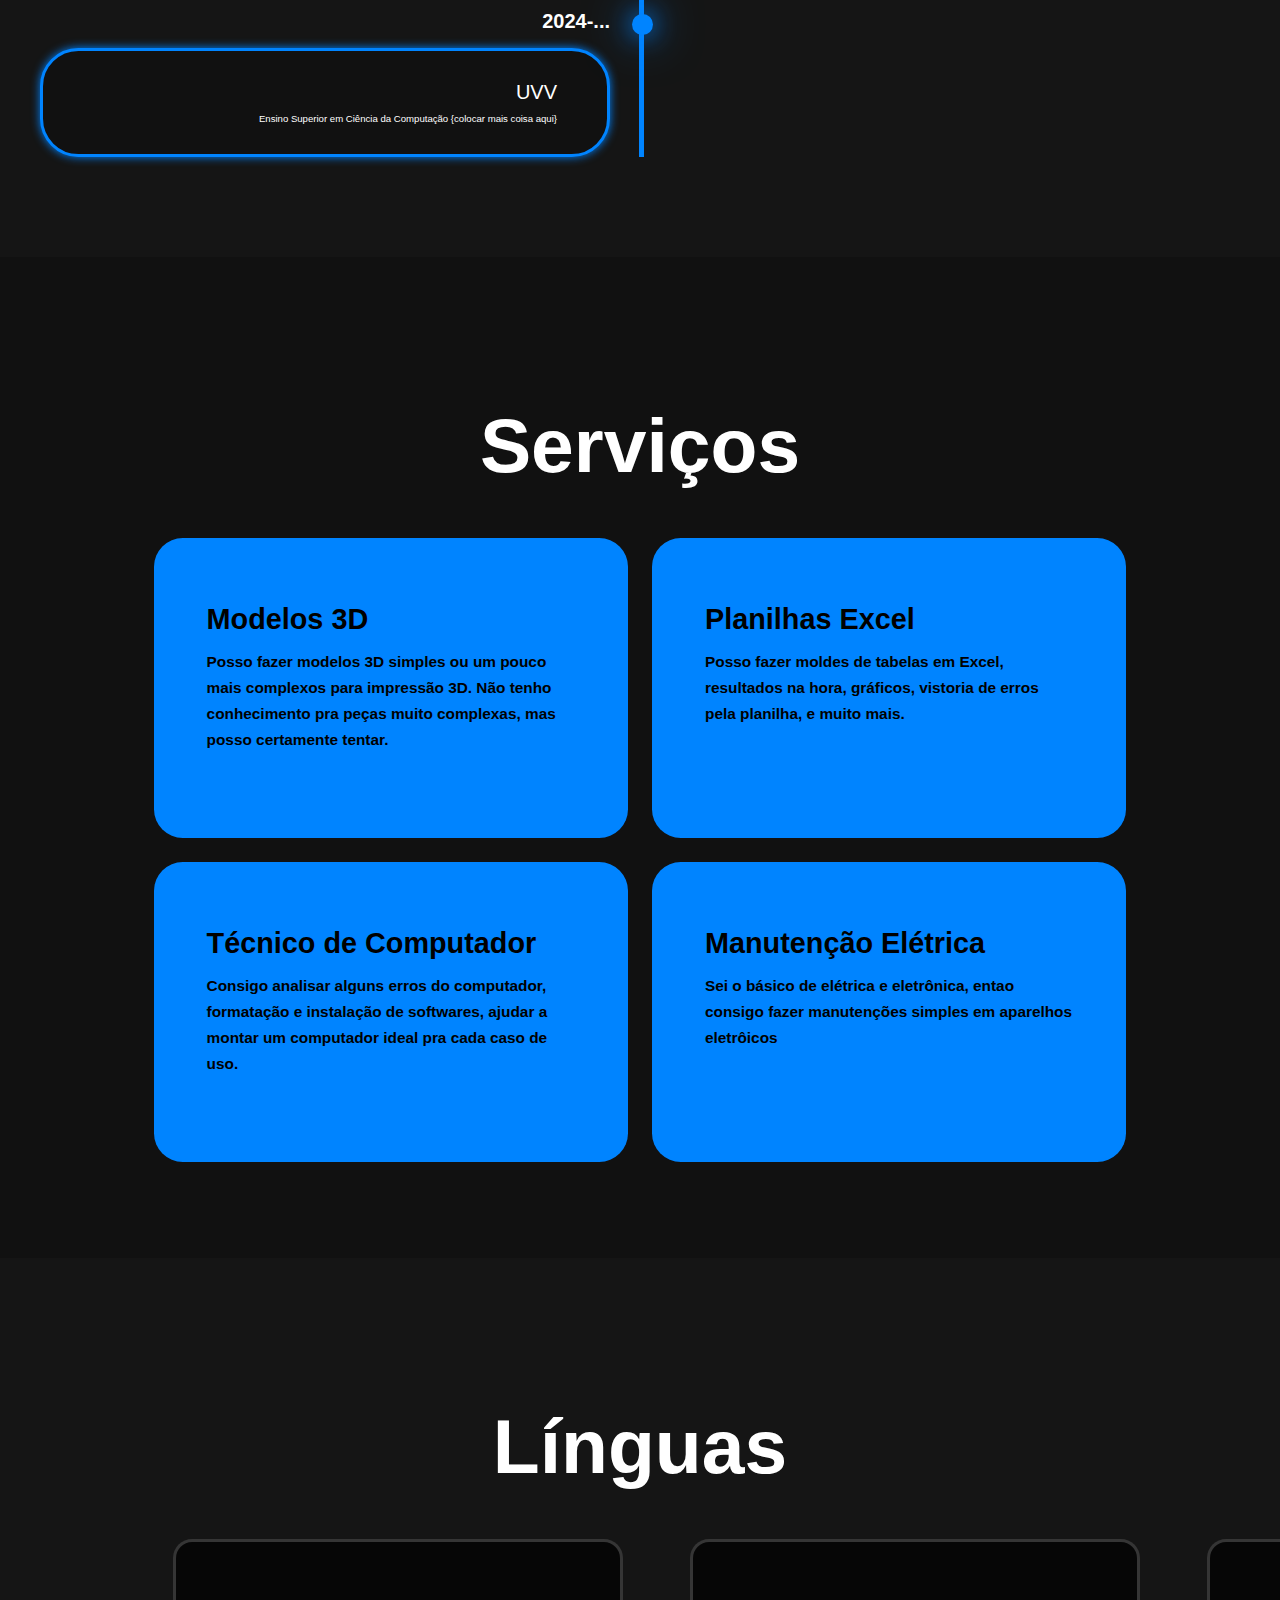
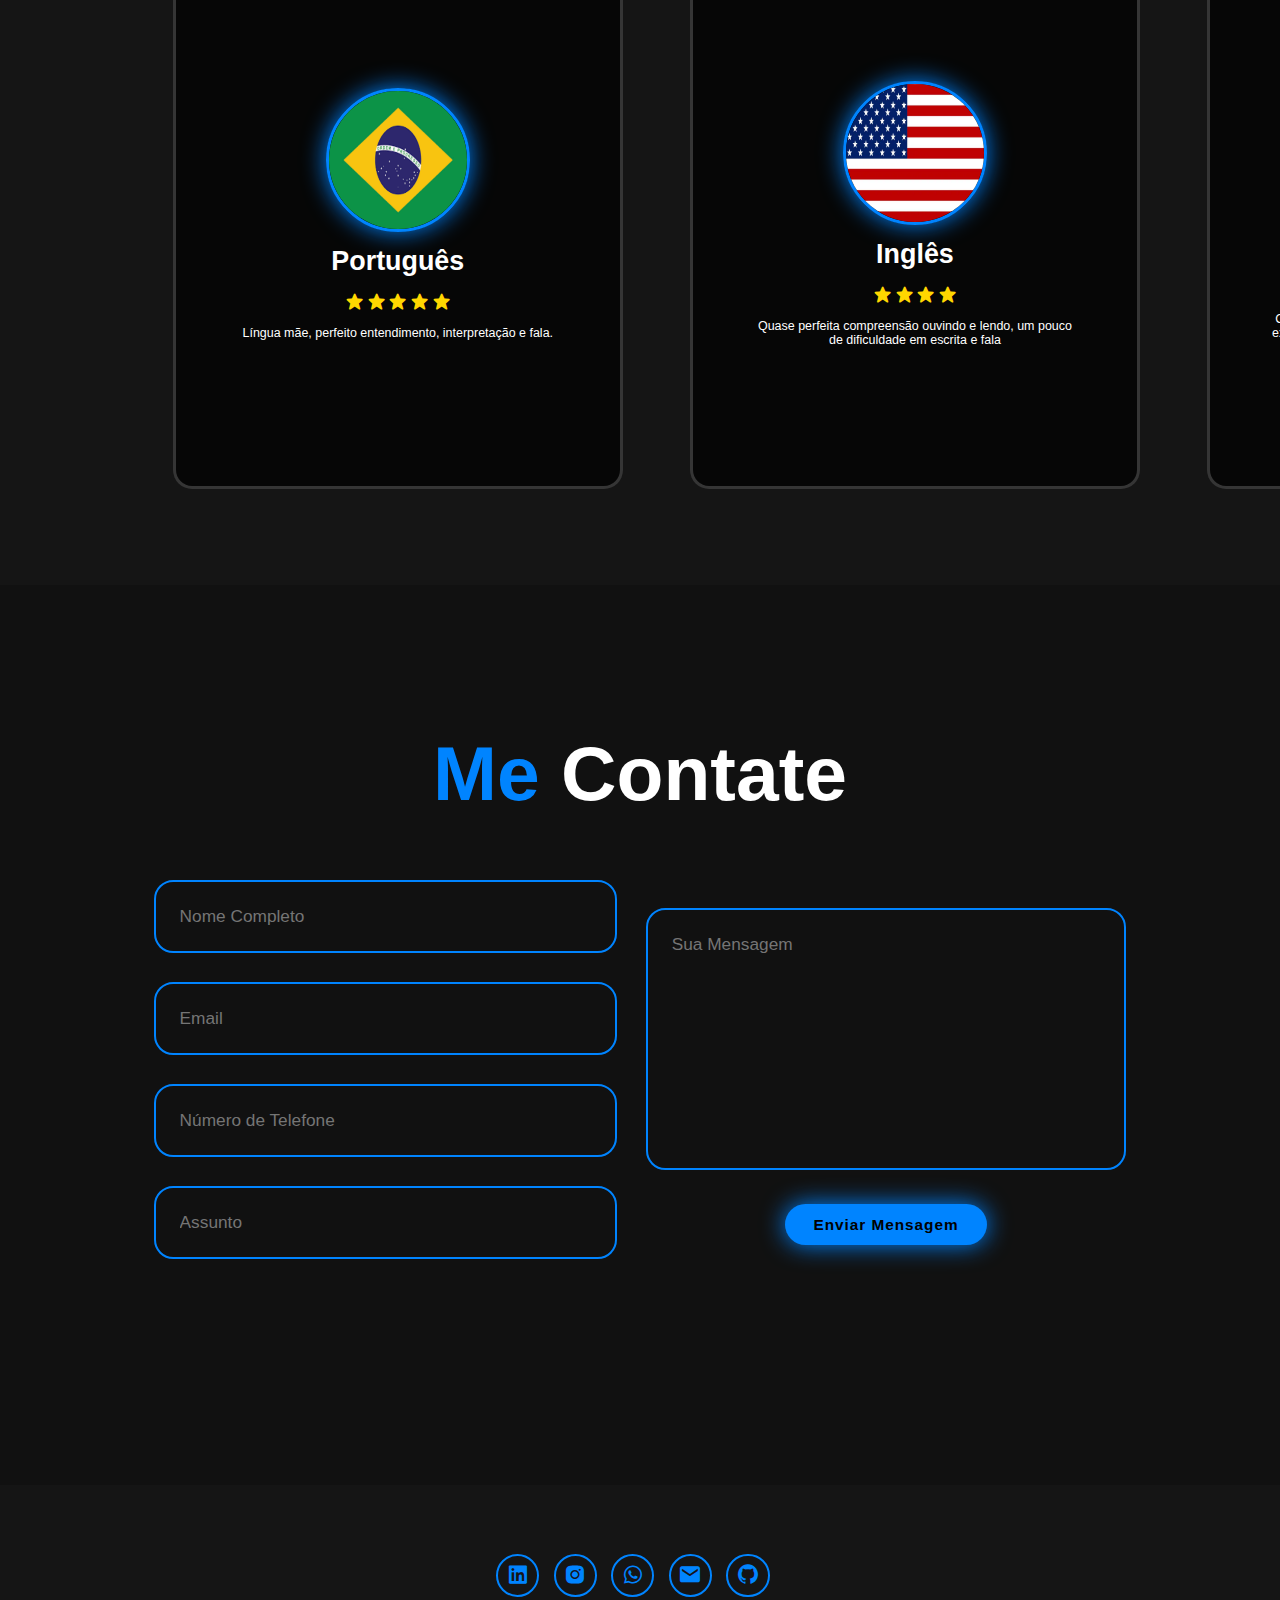
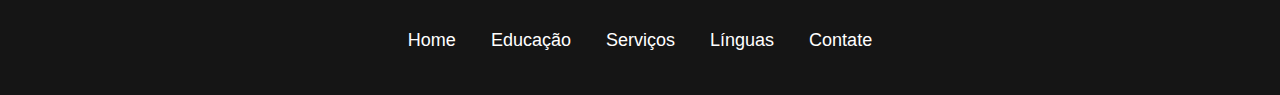
==== commit d9204694: "corrigi pequenos erros" ====
--- a/index.html
+++ b/index.html
@@ -140,7 +140,7 @@
 
                 <div class="testimonial-item">
                     <img src="./images/linguas/estados unidos da merda.png" alt="calvo">
-                    <h2>Ingês</h2>
+                    <h2>Inglês</h2>
                     <div class="rating">
                         <i class='bx bxs-star' id="star"></i>
                         <i class='bx bxs-star' id="star"></i>
@@ -152,7 +152,7 @@
 
                 <div class="testimonial-item">
                     <img src="./images/linguas/Nachos.jpg" alt="calvo">
-                    <h2>Espanha</h2>    
+                    <h2>Espanhol</h2>    
                     <div class="rating">
                         <i class='bx bxs-star' id="star"></i>
                         <i class='bx bxs-star' id="star"></i>
@@ -165,7 +165,7 @@
     </section>
 
     <section class="contact" id="contact">
-        <h2 class="heading">Contate <span>Me</span> </h2>
+        <h2 class="heading"><span>Me</span> Contate </h2>
         <form action="">
             <div class="input-group">
                 <div class="input-box">
--- a/style.css
+++ b/style.css
@@ -360,7 +360,7 @@
 }
 .testimonials-box{
     background-size: cover;
-    display: flex;
+    display: auto;
     align-items: center;
     justify-content: center;
     flex-direction: column;
